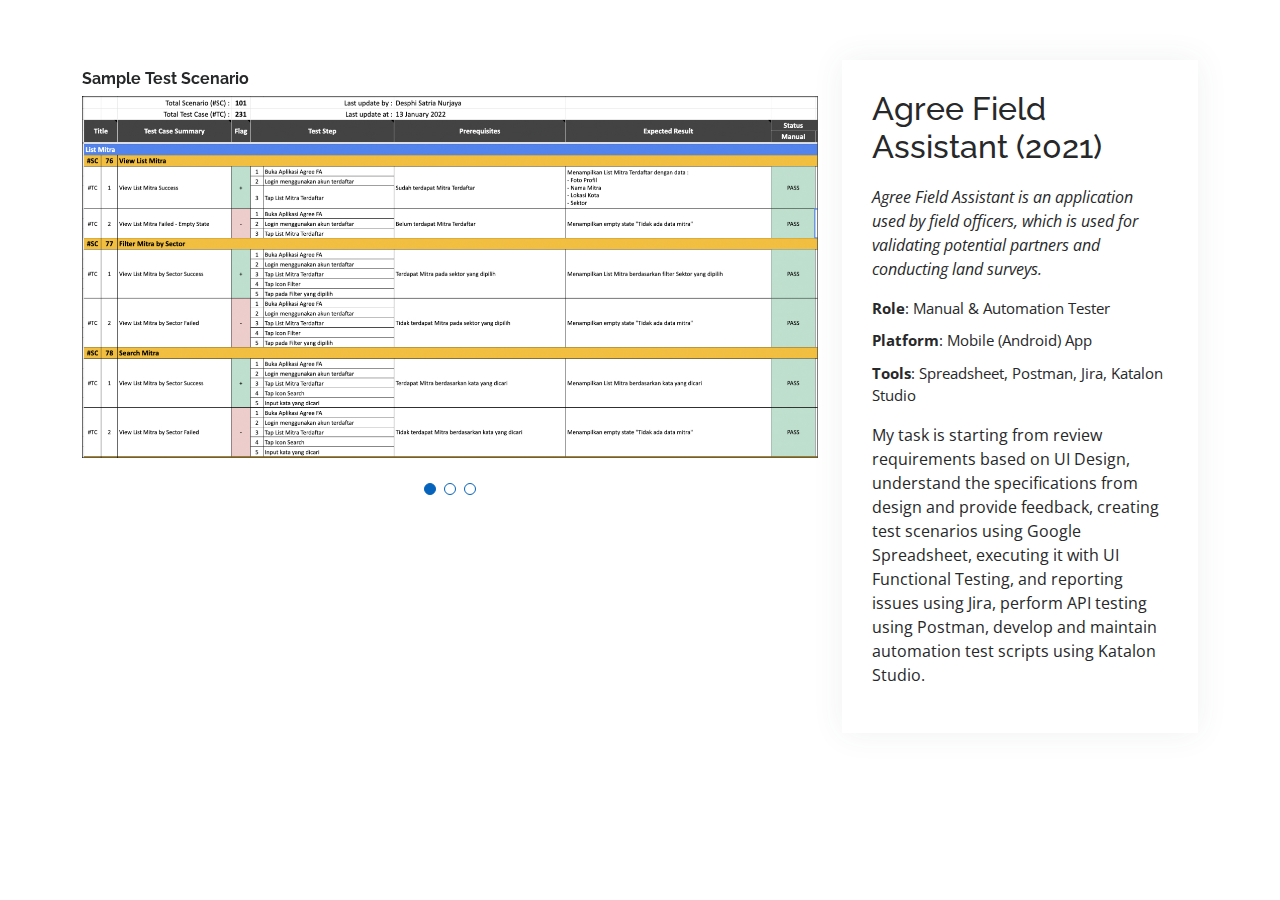
==== details-agree-fieldassistant.html @ b6f919ed "update lastest" ====
<!DOCTYPE html>
<html lang="en">

<head>
  <meta charset="utf-8">
  <meta content="width=device-width, initial-scale=1.0" name="viewport">

  <title>Portfolio Details - Personal Bootstrap Template</title>
  <meta content="" name="description">
  <meta content="" name="keywords">

  <!-- Favicons -->
  <link href="assets/img/favicon.png" rel="icon">
  <link href="assets/img/apple-touch-icon.png" rel="apple-touch-icon">

  <!-- Google Fonts -->
  <link href="https://fonts.googleapis.com/css?family=Open+Sans:300,300i,400,400i,600,600i,700,700i|Raleway:300,300i,400,400i,500,500i,600,600i,700,700i|Poppins:300,300i,400,400i,500,500i,600,600i,700,700i" rel="stylesheet">

  <!-- Vendor CSS Files -->
  <link href="assets/vendor/aos/aos.css" rel="stylesheet">
  <link href="assets/vendor/bootstrap/css/bootstrap.min.css" rel="stylesheet">
  <link href="assets/vendor/bootstrap-icons/bootstrap-icons.css" rel="stylesheet">
  <link href="assets/vendor/boxicons/css/boxicons.min.css" rel="stylesheet">
  <link href="assets/vendor/glightbox/css/glightbox.min.css" rel="stylesheet">
  <link href="assets/vendor/swiper/swiper-bundle.min.css" rel="stylesheet">

  <!-- Template Main CSS File -->
  <link href="assets/css/style.css" rel="stylesheet">

  <!-- =======================================================
  * Template Name: MyResume - v4.8.1
  * Template URL: https://bootstrapmade.com/free-html-bootstrap-template-my-resume/
  * Author: BootstrapMade.com
  * License: https://bootstrapmade.com/license/
  ======================================================== -->
</head>

<body>

  <main id="main">

    <!-- ======= Portfolio Details Section Agree Mart ======= -->
    <section id="agree-ecosytem-details" class="portfolio-details">
      <div class="container">
        <div class="row gy-4">
          <div class="col-lg-8">
            <div class="portfolio-details-slider swiper">
              <div class="swiper-wrapper align-items-center">
                <div class="swiper-slide">
                  <h6><strong>Sample Test Scenario</strong></h6>
                  <img src="assets/img/portfolio/agree-fieldassistant-scenario.jpg" alt="">
                </div>
                <div class="swiper-slide">
                  <h6><strong>Sample Issue Reporting</strong></h6>
                  <img src="assets/img/portfolio/agree-fieldassistant-report.jpg" alt="">
                </div>
                <div class="swiper-slide">
                  <h6><strong>Sample Test Automation Script</strong> </h6>
                  <h6>Automation script - Change Password Success </h6>
                  <img src="assets/img/portfolio/agree-fieldassistant-automation.jpg" alt="">
                </div>
              </div>
              <div class="swiper-pagination"></div>
            </div>
          </div>
          <div class="col-lg-4">
            <div class="portfolio-info">
              <h2>Agree Field Assistant (2021)</h2>
              <div class="portfolio-description">
                <p><em>
                  Agree Field Assistant is an application used by field officers, which is used for validating potential partners and conducting land surveys.
                </p></em>
              </div>
              <ul>
                <li><strong>Role</strong>: Manual & Automation Tester</li>
                <li><strong>Platform</strong>: Mobile (Android) App</li>
                <li><strong>Tools</strong>: Spreadsheet, Postman, Jira, Katalon Studio</li>
              </ul>
              <p>My task is starting from review requirements based on UI Design, understand the specifications from design and provide feedback, creating test scenarios using Google Spreadsheet, executing it with UI Functional Testing, and reporting issues using Jira, perform API testing using Postman, develop and maintain automation test scripts using Katalon Studio.
              </p>
            </div>
          </div>

        </div>

      </div>
    </section><!-- End Portfolio Details Section -->

  </main><!-- End #main -->

  <div id="preloader"></div>
  <a href="#" class="back-to-top d-flex align-items-center justify-content-center"><i class="bi bi-arrow-up-short"></i></a>

  <!-- Vendor JS Files -->
  <script src="assets/vendor/purecounter/purecounter_vanilla.js"></script>
  <script src="assets/vendor/aos/aos.js"></script>
  <script src="assets/vendor/bootstrap/js/bootstrap.bundle.min.js"></script>
  <script src="assets/vendor/glightbox/js/glightbox.min.js"></script>
  <script src="assets/vendor/isotope-layout/isotope.pkgd.min.js"></script>
  <script src="assets/vendor/swiper/swiper-bundle.min.js"></script>
  <script src="assets/vendor/typed.js/typed.min.js"></script>
  <script src="assets/vendor/waypoints/noframework.waypoints.js"></script>
  <script src="assets/vendor/php-email-form/validate.js"></script>

  <!-- Template Main JS File -->
  <script src="assets/js/main.js"></script>

</body>

</html>
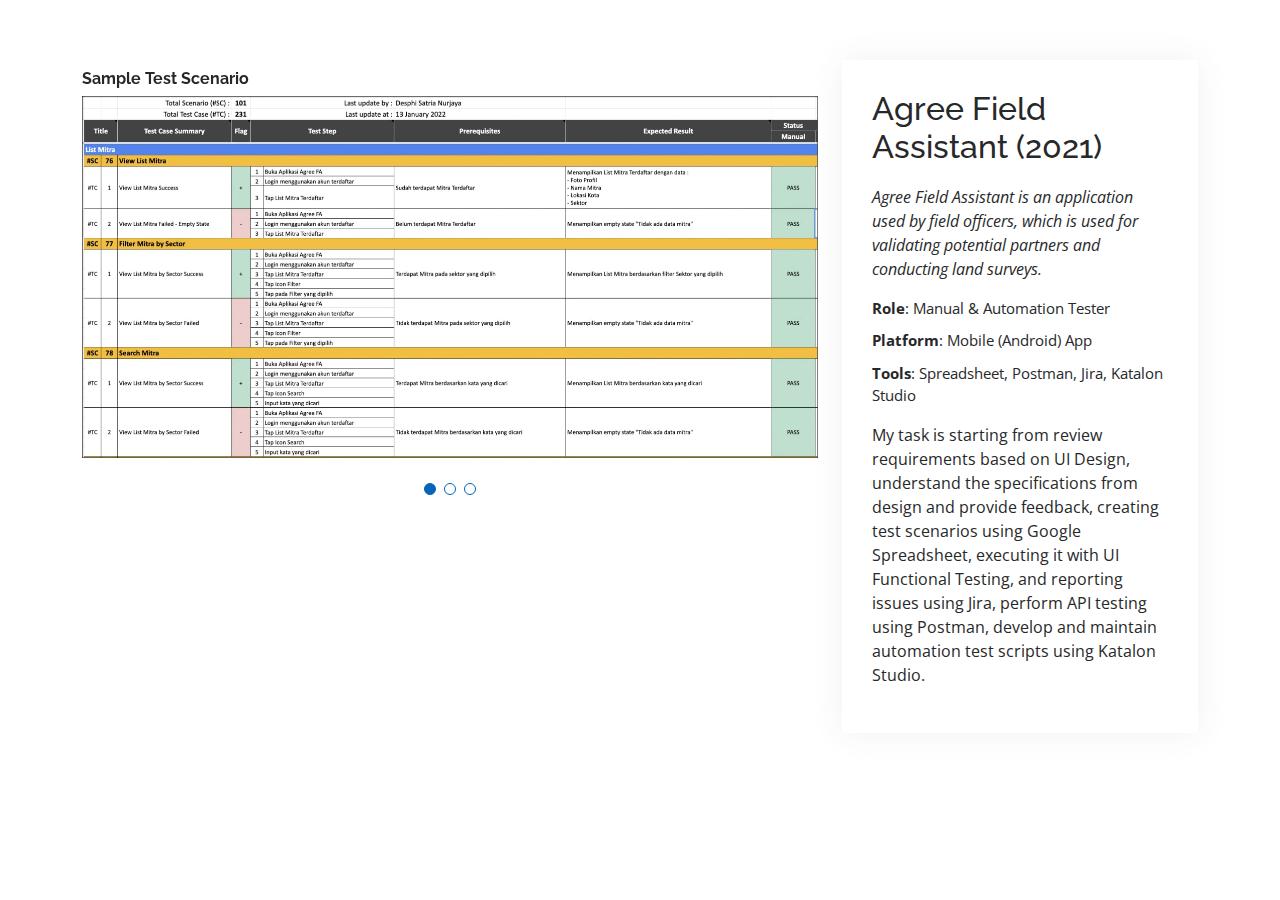
==== commit 758d5485: "reupload project" ====
--- a/details-agree-fieldassistant.html
+++ b/details-agree-fieldassistant.html
@@ -40,7 +40,7 @@
   <main id="main">
 
     <!-- ======= Portfolio Details Section Agree Mart ======= -->
-    <section id="agree-ecosytem-details" class="portfolio-details">
+    <section id="agree-fieldassistant-details" class="portfolio-details">
       <div class="container">
         <div class="row gy-4">
           <div class="col-lg-8">
